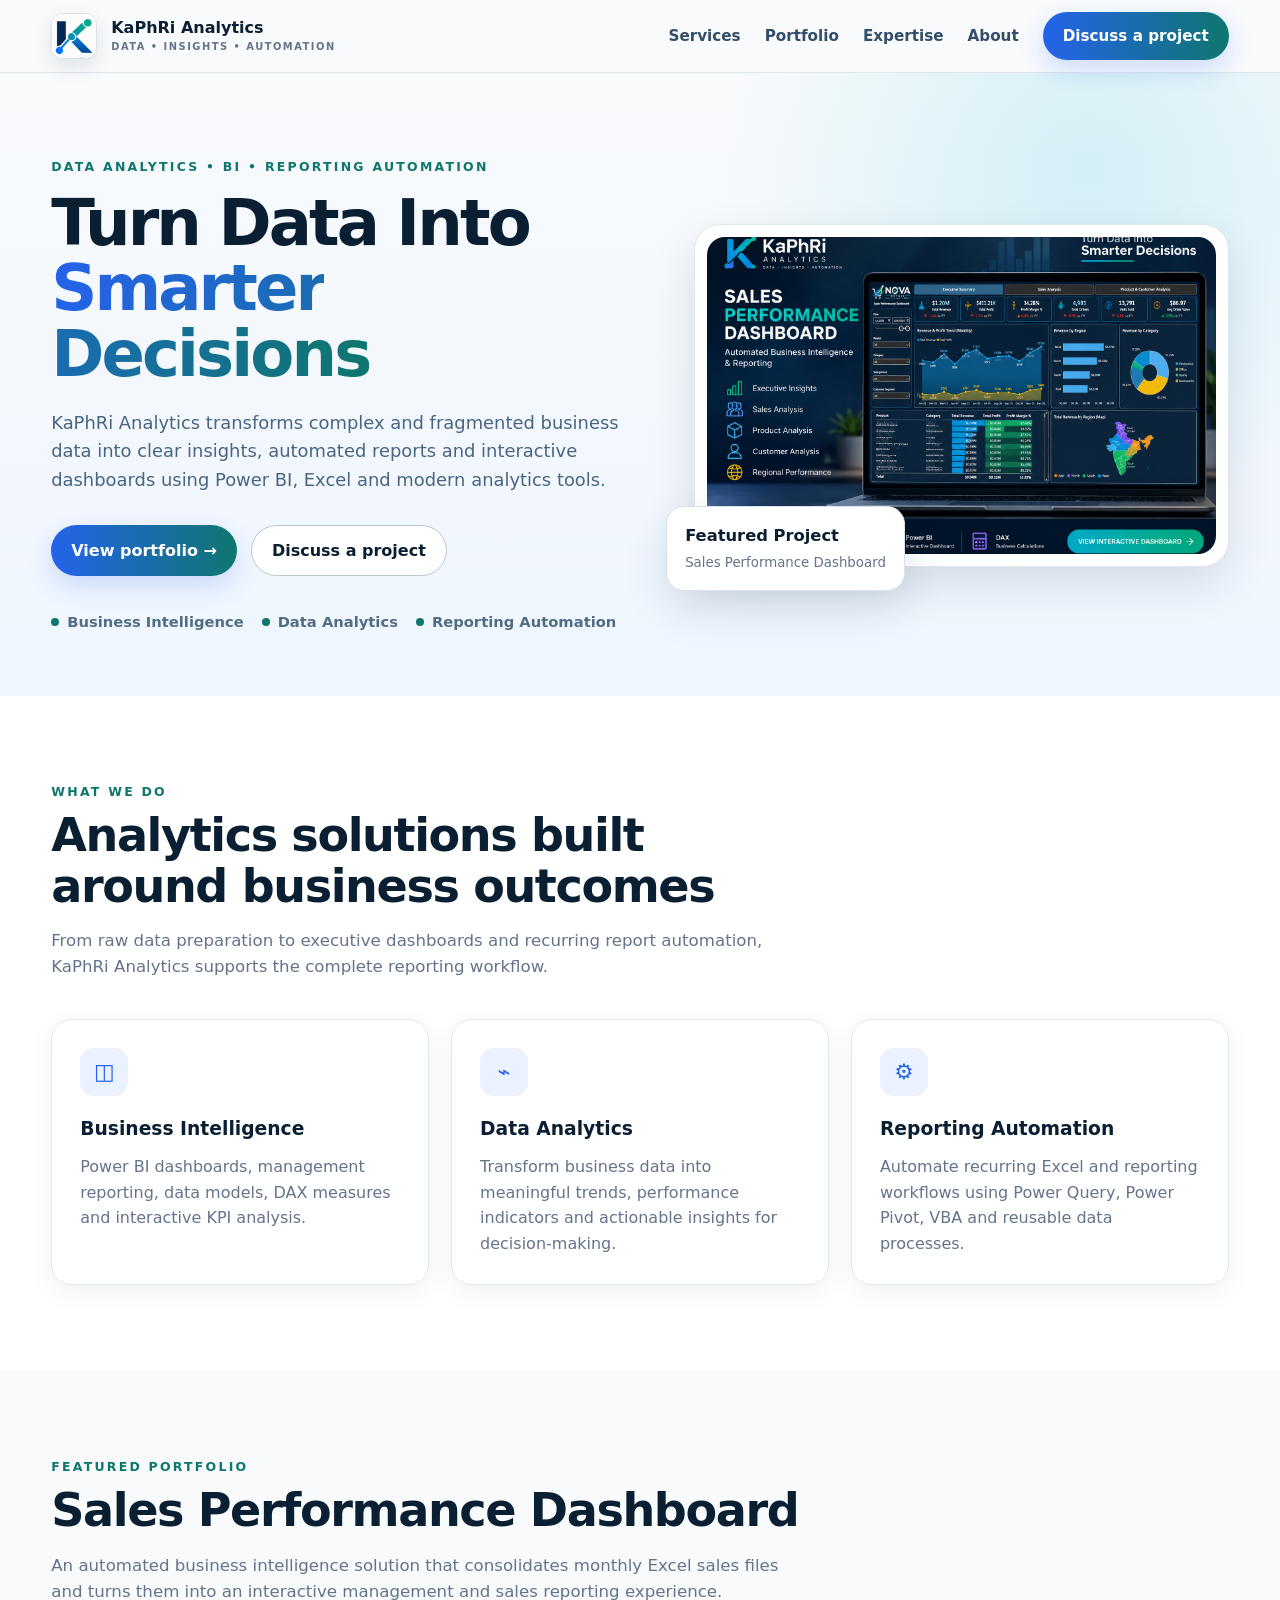
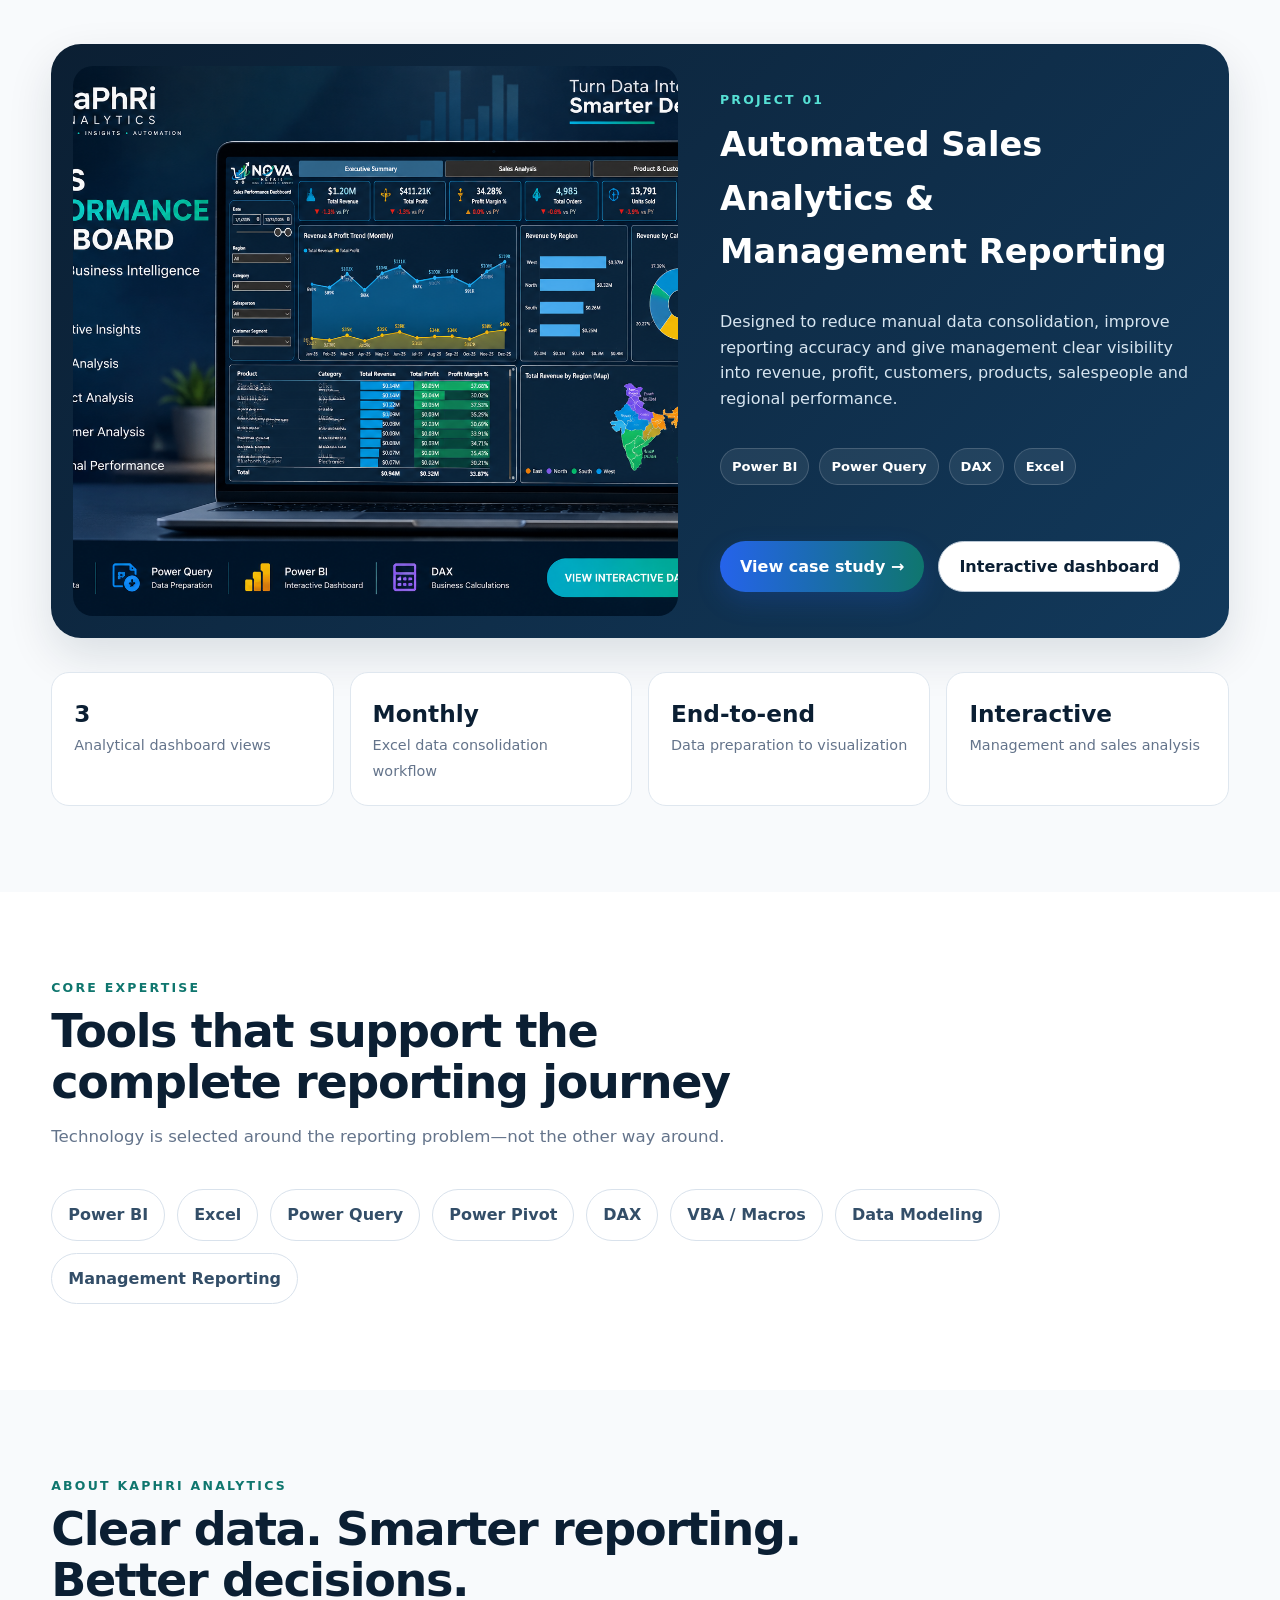
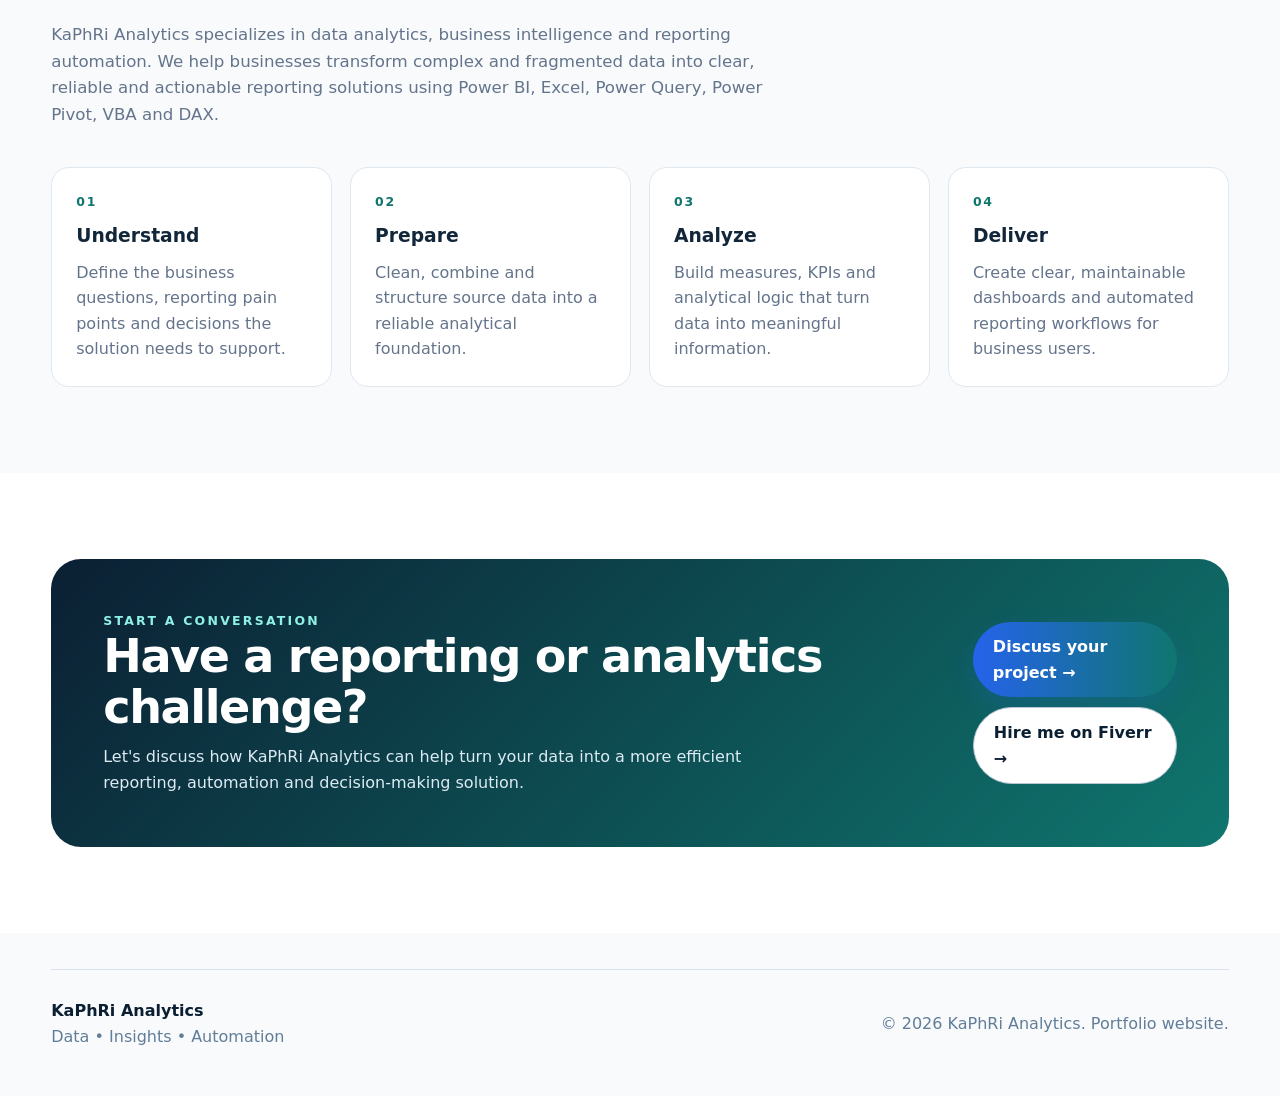
==== index.html @ 9d686944 "Initial KaPhRi Analytics website Initial KaPhRi Analytics website" ====
<!doctype html>
<html lang="en">
<head>
  <meta charset="utf-8" />
  <meta name="viewport" content="width=device-width, initial-scale=1" />
  <title>KaPhRi Analytics | Data • Insights • Automation</title>
  <meta name="description" content="KaPhRi Analytics helps businesses transform data into actionable insights, automated reports and interactive dashboards using Power BI, Excel, Power Query, Power Pivot, VBA and DAX." />
  <link rel="stylesheet" href="styles.css" />
</head>
<body>
  <nav class="nav">
    <div class="container nav-inner">
      <a class="brand" href="#top" aria-label="KaPhRi Analytics home">
        <span class="brand-mark brand-logo"><img src="assets/logo-mark.png" alt="KaPhRi Analytics logo mark" /></span>
        <span class="brand-title">KaPhRi Analytics<small>DATA • INSIGHTS • AUTOMATION</small></span>
      </a>
      <div class="nav-links">
        <a href="#services">Services</a>
        <a href="#portfolio">Portfolio</a>
        <a href="#expertise">Expertise</a>
        <a href="#about">About</a>
        <a class="nav-cta" href="#contact">Discuss a project</a>
      </div>
    </div>
  </nav>

  <main id="top">
    <section class="hero">
      <div class="container hero-grid">
        <div>
          <div class="eyebrow">Data analytics • BI • reporting automation</div>
          <h1>Turn Data Into <span>Smarter Decisions</span></h1>
          <p>KaPhRi Analytics transforms complex and fragmented business data into clear insights, automated reports and interactive dashboards using Power BI, Excel and modern analytics tools.</p>
          <div class="hero-actions">
            <a class="btn-primary" href="#portfolio">View portfolio →</a>
            <a class="btn-secondary" href="#contact">Discuss a project</a>
          </div>
          <div class="trust-row">
            <span><i class="dot"></i> Business Intelligence</span>
            <span><i class="dot"></i> Data Analytics</span>
            <span><i class="dot"></i> Reporting Automation</span>
          </div>
        </div>
        <div class="hero-visual">
          <div class="hero-card"><img src="assets/project-cover.png" alt="Sales Performance Dashboard portfolio project" /></div>
          <div class="float-card"><strong>Featured Project</strong><small>Sales Performance Dashboard</small></div>
        </div>
      </div>
    </section>

    <section class="section alt" id="services">
      <div class="container">
        <div class="section-header">
          <div class="eyebrow">What we do</div>
          <h2>Analytics solutions built around business outcomes</h2>
          <p>From raw data preparation to executive dashboards and recurring report automation, KaPhRi Analytics supports the complete reporting workflow.</p>
        </div>
        <div class="cards">
          <article class="card"><div class="card-icon">◫</div><h3>Business Intelligence</h3><p>Power BI dashboards, management reporting, data models, DAX measures and interactive KPI analysis.</p></article>
          <article class="card"><div class="card-icon">⌁</div><h3>Data Analytics</h3><p>Transform business data into meaningful trends, performance indicators and actionable insights for decision-making.</p></article>
          <article class="card"><div class="card-icon">⚙</div><h3>Reporting Automation</h3><p>Automate recurring Excel and reporting workflows using Power Query, Power Pivot, VBA and reusable data processes.</p></article>
        </div>
      </div>
    </section>

    <section class="section" id="portfolio">
      <div class="container">
        <div class="section-header">
          <div class="eyebrow">Featured portfolio</div>
          <h2>Sales Performance Dashboard</h2>
          <p>An automated business intelligence solution that consolidates monthly Excel sales files and turns them into an interactive management and sales reporting experience.</p>
        </div>
        <div class="feature-project">
          <div><img src="assets/project-cover.png" alt="KaPhRi Analytics Sales Performance Dashboard cover" /></div>
          <div class="feature-copy">
            <div class="eyebrow">Project 01</div>
            <h3>Automated Sales Analytics & Management Reporting</h3>
            <p>Designed to reduce manual data consolidation, improve reporting accuracy and give management clear visibility into revenue, profit, customers, products, salespeople and regional performance.</p>
            <div class="tags"><span class="tag">Power BI</span><span class="tag">Power Query</span><span class="tag">DAX</span><span class="tag">Excel</span></div>
            <div class="hero-actions"><a class="btn-primary" href="project-sales-performance.html">View case study →</a><a class="btn-secondary" target="_blank" rel="noopener" href="https://app.powerbi.com/view?r=eyJrIjoiYWI3Y2IwZGUtZmM3NC00ZGI1LWI2NGYtMjZmM2FjNDhiZTBmIiwidCI6ImU0ZDZlM2M3LWM2NzMtNGUxMS1hOTYyLTMzMGZhODMxYTFhMCJ9">Interactive dashboard</a></div>
          </div>
        </div>
        <div class="stats">
          <div class="stat"><strong>3</strong><span>Analytical dashboard views</span></div>
          <div class="stat"><strong>Monthly</strong><span>Excel data consolidation workflow</span></div>
          <div class="stat"><strong>End-to-end</strong><span>Data preparation to visualization</span></div>
          <div class="stat"><strong>Interactive</strong><span>Management and sales analysis</span></div>
        </div>
      </div>
    </section>

    <section class="section alt" id="expertise">
      <div class="container">
        <div class="section-header"><div class="eyebrow">Core expertise</div><h2>Tools that support the complete reporting journey</h2><p>Technology is selected around the reporting problem—not the other way around.</p></div>
        <div class="tech-grid"><span class="tech-pill">Power BI</span><span class="tech-pill">Excel</span><span class="tech-pill">Power Query</span><span class="tech-pill">Power Pivot</span><span class="tech-pill">DAX</span><span class="tech-pill">VBA / Macros</span><span class="tech-pill">Data Modeling</span><span class="tech-pill">Management Reporting</span></div>
      </div>
    </section>

    <section class="section" id="about">
      <div class="container">
        <div class="section-header"><div class="eyebrow">About KaPhRi Analytics</div><h2>Clear data. Smarter reporting. Better decisions.</h2><p>KaPhRi Analytics specializes in data analytics, business intelligence and reporting automation. We help businesses transform complex and fragmented data into clear, reliable and actionable reporting solutions using Power BI, Excel, Power Query, Power Pivot, VBA and DAX.</p></div>
        <div class="process">
          <div class="step"><div class="step-num">01</div><h3>Understand</h3><p>Define the business questions, reporting pain points and decisions the solution needs to support.</p></div>
          <div class="step"><div class="step-num">02</div><h3>Prepare</h3><p>Clean, combine and structure source data into a reliable analytical foundation.</p></div>
          <div class="step"><div class="step-num">03</div><h3>Analyze</h3><p>Build measures, KPIs and analytical logic that turn data into meaningful information.</p></div>
          <div class="step"><div class="step-num">04</div><h3>Deliver</h3><p>Create clear, maintainable dashboards and automated reporting workflows for business users.</p></div>
        </div>
      </div>
    </section>

    <section class="section alt" id="contact">
      <div class="container">
        <div class="contact-box">
          <div><div class="eyebrow" style="color:#8FF1E6">Start a conversation</div><h2>Have a reporting or analytics challenge?</h2><p>Let's discuss how KaPhRi Analytics can help turn your data into a more efficient reporting, automation and decision-making solution.</p></div>
          <div class="contact-actions"><a class="btn-primary" href="mailto:kaphrianalytics@gmail.com?subject=Project%20enquiry%20-%20KaPhRi%20Analytics">Discuss your project →</a><a class="btn-secondary" href="https://www.fiverr.com/rh_patel?public_mode=true" target="_blank" rel="noopener noreferrer">Hire me on Fiverr →</a></div>
        </div>
      </div>
    </section>
  </main>

  <footer class="footer"><div class="container footer-inner"><div><strong>KaPhRi Analytics</strong><br><span>Data • Insights • Automation</span></div><div>© 2026 KaPhRi Analytics. Portfolio website.</div></div></footer>
</body>
</html>
---- styles.css ----
:root{
  --navy:#0B1F33;
  --navy-2:#102A43;
  --blue:#2563EB;
  --teal:#0F766E;
  --cyan:#06B6D4;
  --bg:#F8FAFC;
  --card:#FFFFFF;
  --text:#12263A;
  --muted:#64748B;
  --line:#D9E2EC;
  --shadow:0 18px 45px rgba(11,31,51,.12);
  --radius:20px;
}
*{box-sizing:border-box}
html{scroll-behavior:smooth}
body{margin:0;font-family:Inter,ui-sans-serif,system-ui,-apple-system,BlinkMacSystemFont,"Segoe UI",sans-serif;color:var(--text);background:var(--bg);line-height:1.6}
a{color:inherit;text-decoration:none}
img{max-width:100%;display:block}
.container{width:min(1180px,92vw);margin:0 auto}
.eyebrow{font-size:.78rem;letter-spacing:.18em;text-transform:uppercase;font-weight:800;color:var(--teal)}
.nav{position:sticky;top:0;z-index:50;background:rgba(248,250,252,.9);backdrop-filter:blur(16px);border-bottom:1px solid rgba(217,226,236,.8)}
.nav-inner{display:flex;align-items:center;justify-content:space-between;min-height:72px;gap:28px}
.brand{display:flex;align-items:center;gap:14px;font-weight:900;color:var(--navy)}
.brand-mark{width:46px;height:46px;border-radius:12px;display:grid;place-items:center;overflow:hidden;background:white;border:1px solid #D9E2EC;box-shadow:0 8px 20px rgba(11,31,51,.10)}
.brand-logo img{width:100%;height:100%;object-fit:cover;display:block}
.brand-title{display:flex;flex-direction:column;line-height:1.05}
.brand-title small{margin-top:5px;color:var(--muted);letter-spacing:.15em;font-size:.62rem;font-weight:700}
.nav-links{display:flex;align-items:center;gap:24px;font-size:.95rem;font-weight:700;color:#334E68}
.nav-cta,.btn-primary,.btn-secondary{display:inline-flex;align-items:center;justify-content:center;gap:10px;border-radius:999px;font-weight:800;transition:.2s ease}
.nav-cta,.btn-primary{background:linear-gradient(90deg,var(--blue),var(--teal));color:white;padding:12px 20px;box-shadow:0 10px 26px rgba(37,99,235,.2)}
.btn-secondary{border:1px solid #B8C6D4;background:white;padding:12px 20px;color:var(--navy)}
.nav-cta:hover,.btn-primary:hover{transform:translateY(-1px);box-shadow:0 14px 30px rgba(37,99,235,.27)}
.btn-secondary:hover{border-color:var(--blue);color:var(--blue)}
.hero{padding:84px 0 62px;background:radial-gradient(circle at 85% 15%,rgba(6,182,212,.15),transparent 30%),linear-gradient(180deg,#F8FAFC 0%,#EFF6FF 100%)}
.hero-grid{display:grid;grid-template-columns:1.05fr .95fr;gap:52px;align-items:center}
.hero h1{font-size:clamp(2.65rem,5vw,4.9rem);line-height:1.02;margin:14px 0 22px;color:var(--navy);letter-spacing:-.045em}
.hero h1 span{background:linear-gradient(90deg,var(--blue),var(--teal));-webkit-background-clip:text;background-clip:text;color:transparent}
.hero p{font-size:1.12rem;color:#486581;max-width:680px}
.hero-actions{display:flex;gap:14px;flex-wrap:wrap;margin-top:30px}
.trust-row{display:flex;gap:18px;flex-wrap:wrap;margin-top:34px;color:#526D82;font-size:.92rem;font-weight:700}
.trust-row span{display:flex;align-items:center;gap:8px}
.dot{width:8px;height:8px;border-radius:50%;background:var(--teal)}
.hero-visual{position:relative}
.hero-card{background:white;padding:12px;border-radius:26px;box-shadow:var(--shadow);border:1px solid #DFE7EF}
.hero-card img{border-radius:18px;aspect-ratio:16/10;object-fit:cover}
.float-card{position:absolute;left:-28px;bottom:-24px;background:white;border:1px solid #D9E2EC;box-shadow:var(--shadow);border-radius:18px;padding:16px 18px;min-width:220px}
.float-card strong{display:block;color:var(--navy);font-size:1.02rem}.float-card small{color:var(--muted)}
.section{padding:86px 0}
.section.alt{background:white}
.section-header{max-width:760px;margin-bottom:38px}
.section h2{font-size:clamp(2rem,3.6vw,3.25rem);line-height:1.1;margin:8px 0 16px;color:var(--navy);letter-spacing:-.03em}
.section-header p{color:var(--muted);font-size:1.04rem}
.cards{display:grid;grid-template-columns:repeat(3,1fr);gap:22px}
.card{background:white;border:1px solid #DFE7EF;border-radius:var(--radius);padding:28px;box-shadow:0 8px 28px rgba(11,31,51,.06)}
.card-icon{width:48px;height:48px;border-radius:14px;background:#EAF2FF;color:var(--blue);display:grid;place-items:center;font-size:1.35rem;margin-bottom:18px}
.card h3{margin:0 0 10px;color:var(--navy)}
.card p{margin:0;color:var(--muted)}
.feature-project{display:grid;grid-template-columns:1.1fr .9fr;gap:34px;align-items:stretch;background:linear-gradient(135deg,#0B1F33,#12395B);border-radius:30px;padding:22px;color:white;box-shadow:var(--shadow)}
.feature-project img{height:100%;object-fit:cover;border-radius:20px}
.feature-copy{padding:24px 18px 24px 8px;display:flex;flex-direction:column;justify-content:center}
.feature-copy .eyebrow{color:#56E0D4}.feature-copy h3{font-size:2.1rem;margin:8px 0 14px}.feature-copy p{color:#D7E5F0}
.tags{display:flex;gap:10px;flex-wrap:wrap;margin:20px 0 26px}.tag{background:rgba(255,255,255,.08);border:1px solid rgba(255,255,255,.16);border-radius:999px;padding:7px 11px;font-size:.82rem;font-weight:700}
.stats{display:grid;grid-template-columns:repeat(4,1fr);gap:16px;margin-top:34px}.stat{background:white;border:1px solid #DFE7EF;border-radius:18px;padding:22px}.stat strong{display:block;font-size:1.45rem;color:var(--navy)}.stat span{color:var(--muted);font-size:.9rem}
.tech-grid{display:flex;flex-wrap:wrap;gap:12px}.tech-pill{padding:12px 16px;border-radius:999px;background:white;border:1px solid #D9E2EC;font-weight:800;color:#334E68}
.process{display:grid;grid-template-columns:repeat(4,1fr);gap:18px}.step{position:relative;background:white;border:1px solid #DFE7EF;border-radius:18px;padding:24px}.step-num{font-size:.78rem;letter-spacing:.14em;color:var(--teal);font-weight:900}.step h3{margin:9px 0}.step p{color:var(--muted);margin:0}
.contact-box{background:linear-gradient(135deg,#0B1F33,#0F766E);color:white;border-radius:30px;padding:52px;display:flex;justify-content:space-between;gap:32px;align-items:center}.contact-box h2{color:white;margin:0 0 12px}.contact-box p{margin:0;color:#DCEBF4;max-width:700px}
.footer{padding:36px 0 46px;color:#627D98}.footer-inner{display:flex;justify-content:space-between;gap:20px;align-items:center;border-top:1px solid #D9E2EC;padding-top:28px}.footer strong{color:var(--navy)}
.project-hero{padding:72px 0 46px;background:linear-gradient(180deg,#EFF6FF,#F8FAFC)}
.breadcrumb{font-size:.9rem;color:var(--muted);margin-bottom:22px}.project-hero h1{font-size:clamp(2.6rem,5vw,4.4rem);line-height:1.04;color:var(--navy);margin:0 0 16px;letter-spacing:-.04em}.project-hero p{font-size:1.08rem;color:#486581;max-width:840px}
.case-grid{display:grid;grid-template-columns:.78fr 1.22fr;gap:34px}.sidebar{position:sticky;top:100px;align-self:start}.sidebar-box{background:white;border:1px solid #DFE7EF;border-radius:18px;padding:22px}.sidebar-box h3{margin-top:0}.sidebar-box dl{margin:0}.sidebar-box dt{font-size:.78rem;text-transform:uppercase;letter-spacing:.12em;color:var(--muted);font-weight:800;margin-top:14px}.sidebar-box dd{margin:4px 0 0;color:var(--navy);font-weight:700}
.case-content{display:grid;gap:24px}.case-section{background:white;border:1px solid #DFE7EF;border-radius:22px;padding:30px}.case-section h2{font-size:1.7rem;margin:0 0 14px}.case-section p,.case-section li{color:#526D82}.case-section ul{padding-left:20px;margin-bottom:0}.shot{margin-top:18px;border-radius:16px;border:1px solid #D9E2EC;box-shadow:0 12px 32px rgba(11,31,51,.08)}
.workflow{display:grid;grid-template-columns:repeat(4,1fr);gap:12px;margin-top:18px}.workflow div{padding:16px;border-radius:14px;background:#F5F9FD;border:1px solid #DCE6F0;text-align:center;font-weight:800;color:var(--navy)}
.embed-wrap{aspect-ratio:16/9;border:1px solid #D9E2EC;border-radius:18px;overflow:hidden;background:#0B1F33;margin-top:18px}.embed-wrap iframe{width:100%;height:100%;border:0}
.mobile-menu{display:none}
@media (max-width:900px){.hero-grid,.feature-project,.case-grid{grid-template-columns:1fr}.cards,.stats,.process{grid-template-columns:repeat(2,1fr)}.hero{padding-top:56px}.nav-links{display:none}.mobile-menu{display:block}.float-card{position:static;margin-top:12px}.sidebar{position:static}.contact-box{flex-direction:column;align-items:flex-start}.workflow{grid-template-columns:repeat(2,1fr)}}
@media (max-width:620px){.cards,.stats,.process,.workflow{grid-template-columns:1fr}.hero h1{font-size:2.65rem}.section{padding:64px 0}.contact-box{padding:32px 24px}.feature-project{padding:14px}.feature-copy{padding:18px 8px}.footer-inner{flex-direction:column;align-items:flex-start}.nav-inner{min-height:64px}.brand-title small{display:none}}

.contact-actions{display:flex;flex-direction:column;gap:10px;align-items:flex-start}.contact-email{color:#DCEBF4;font-weight:700;font-size:.92rem}.contact-email:hover{color:white;text-decoration:underline}
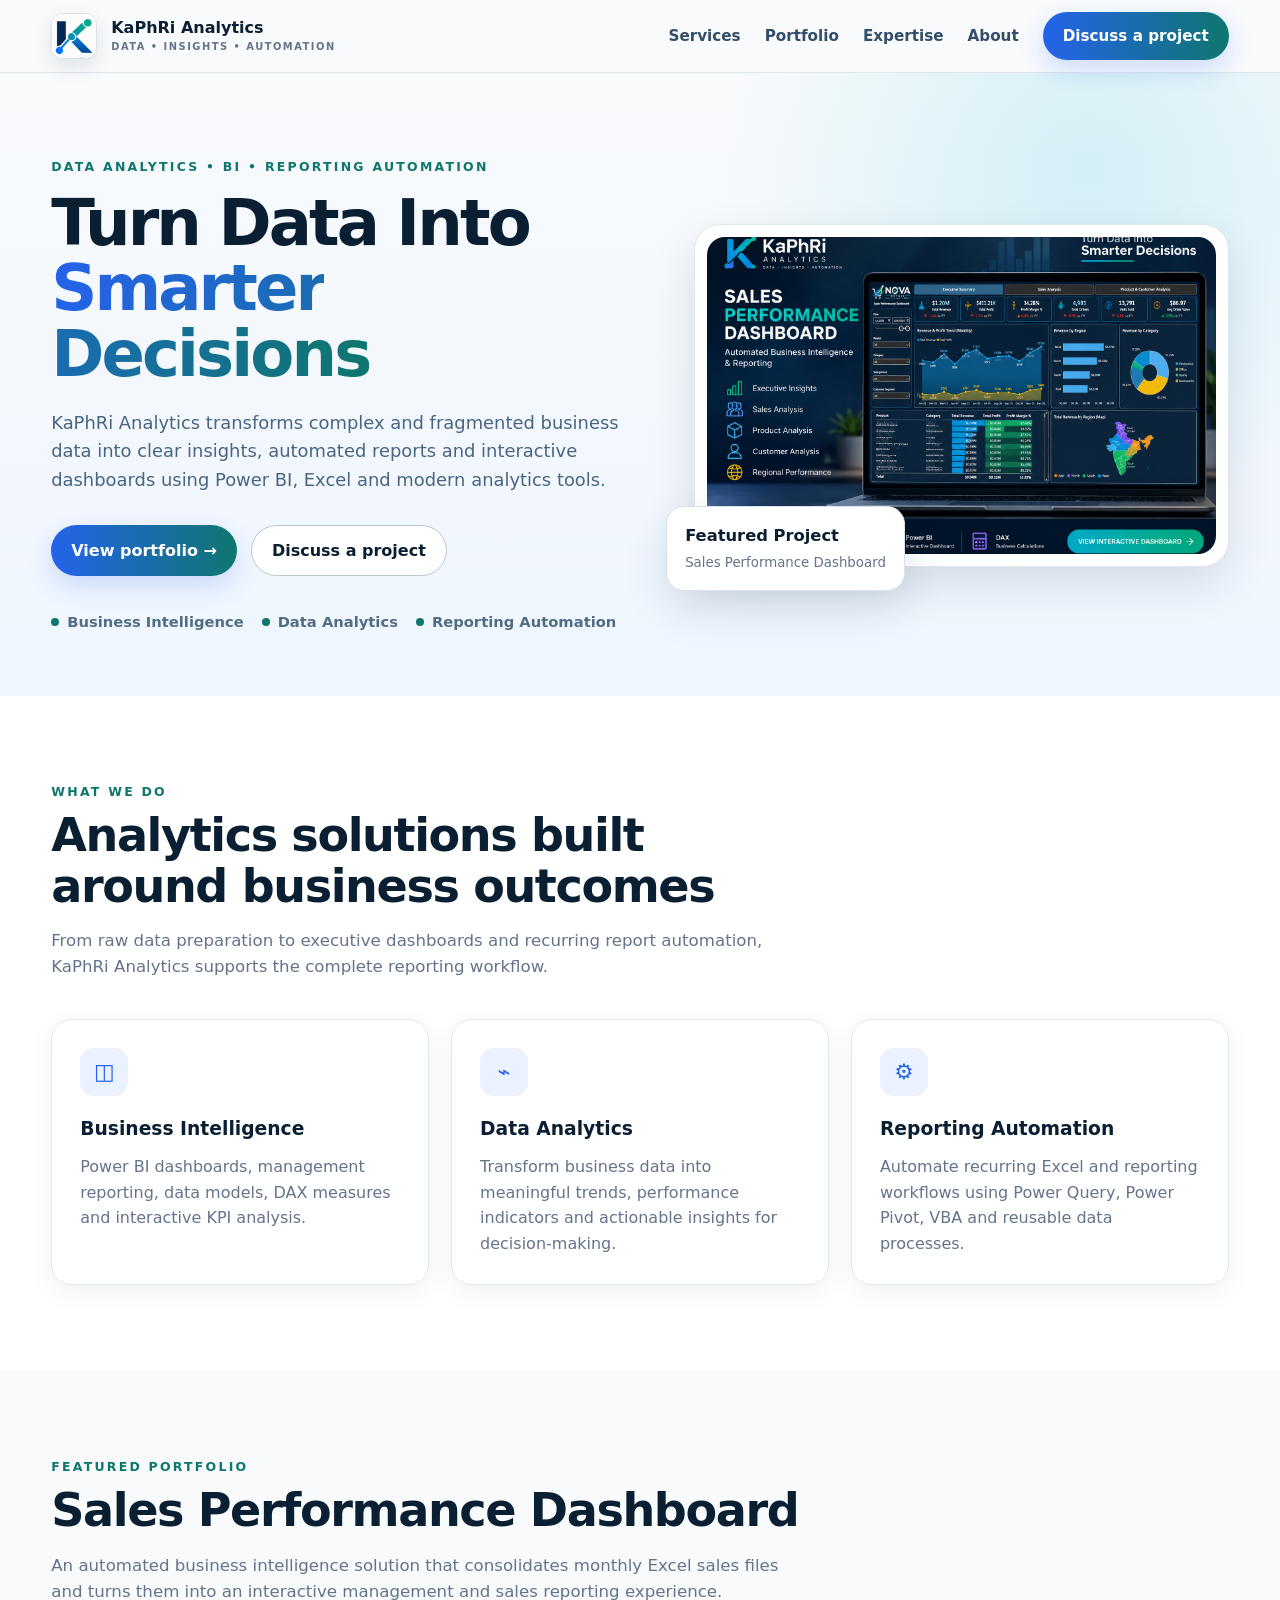
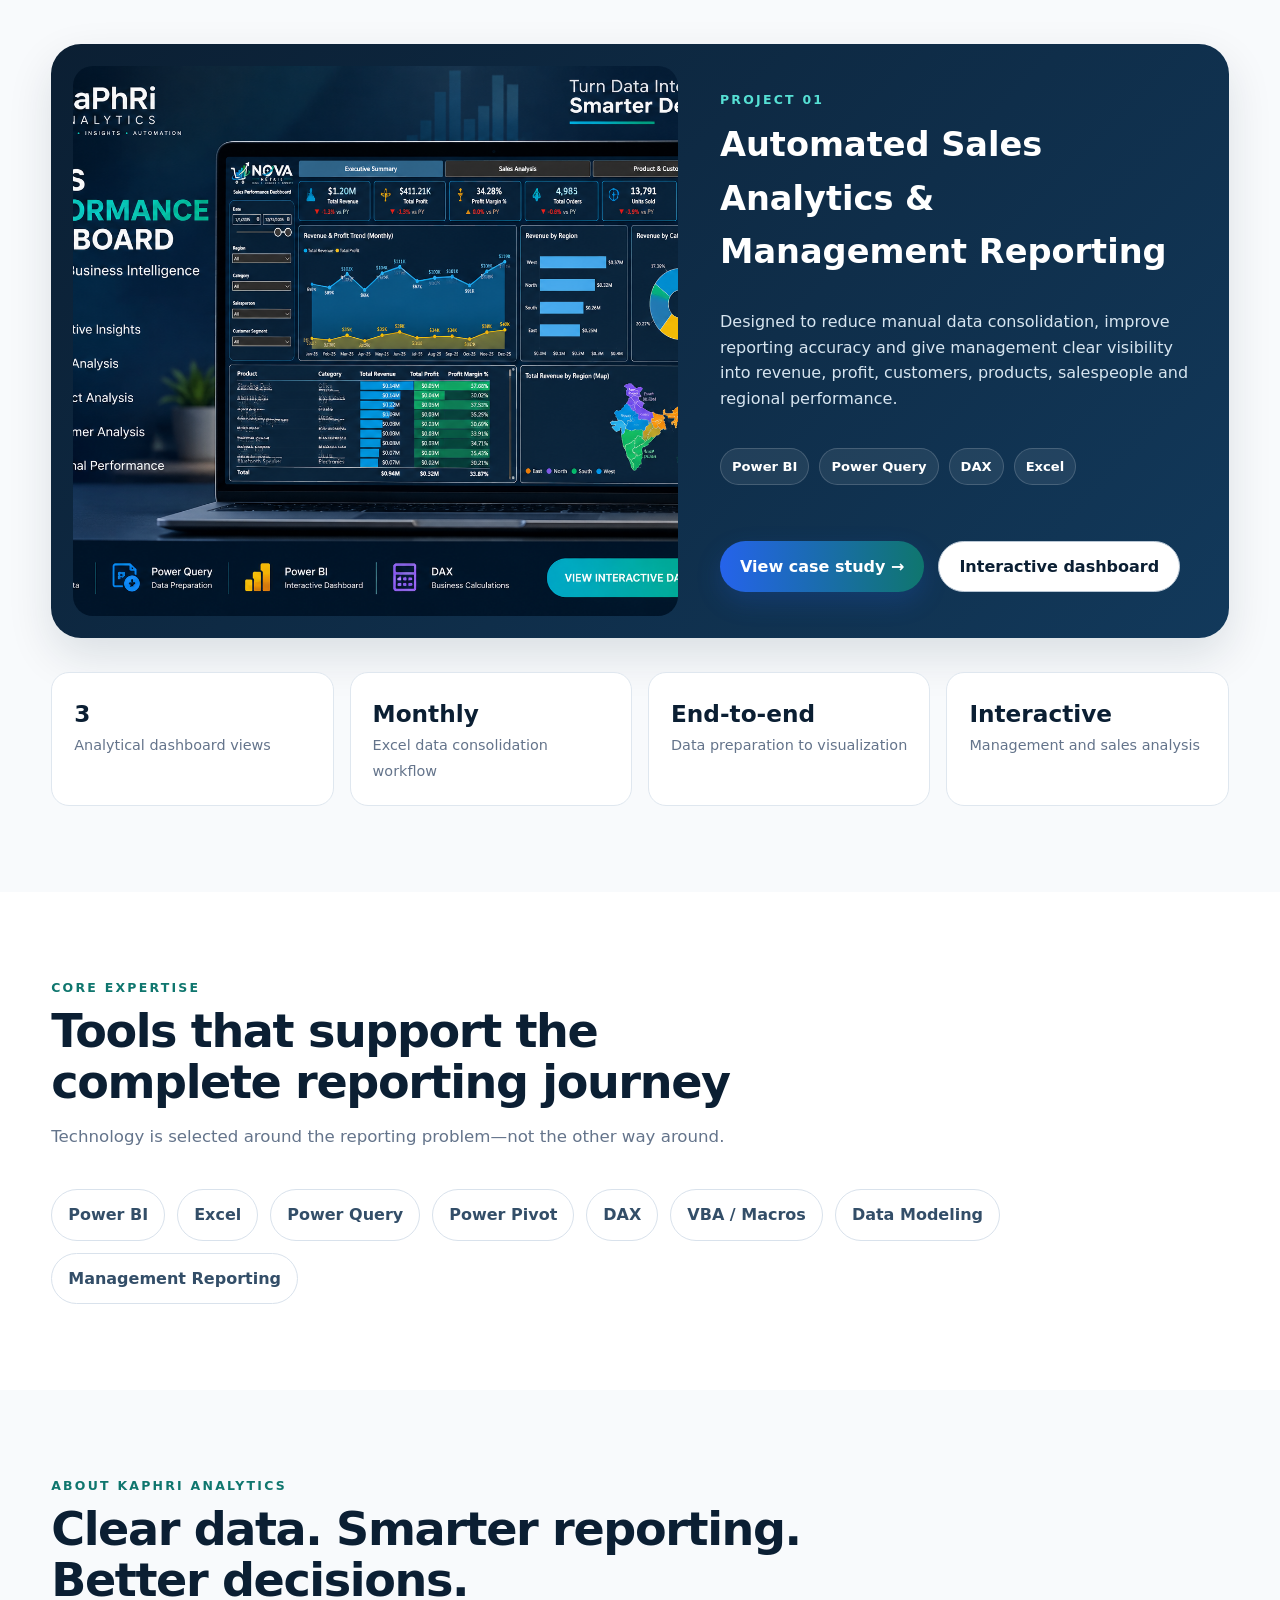
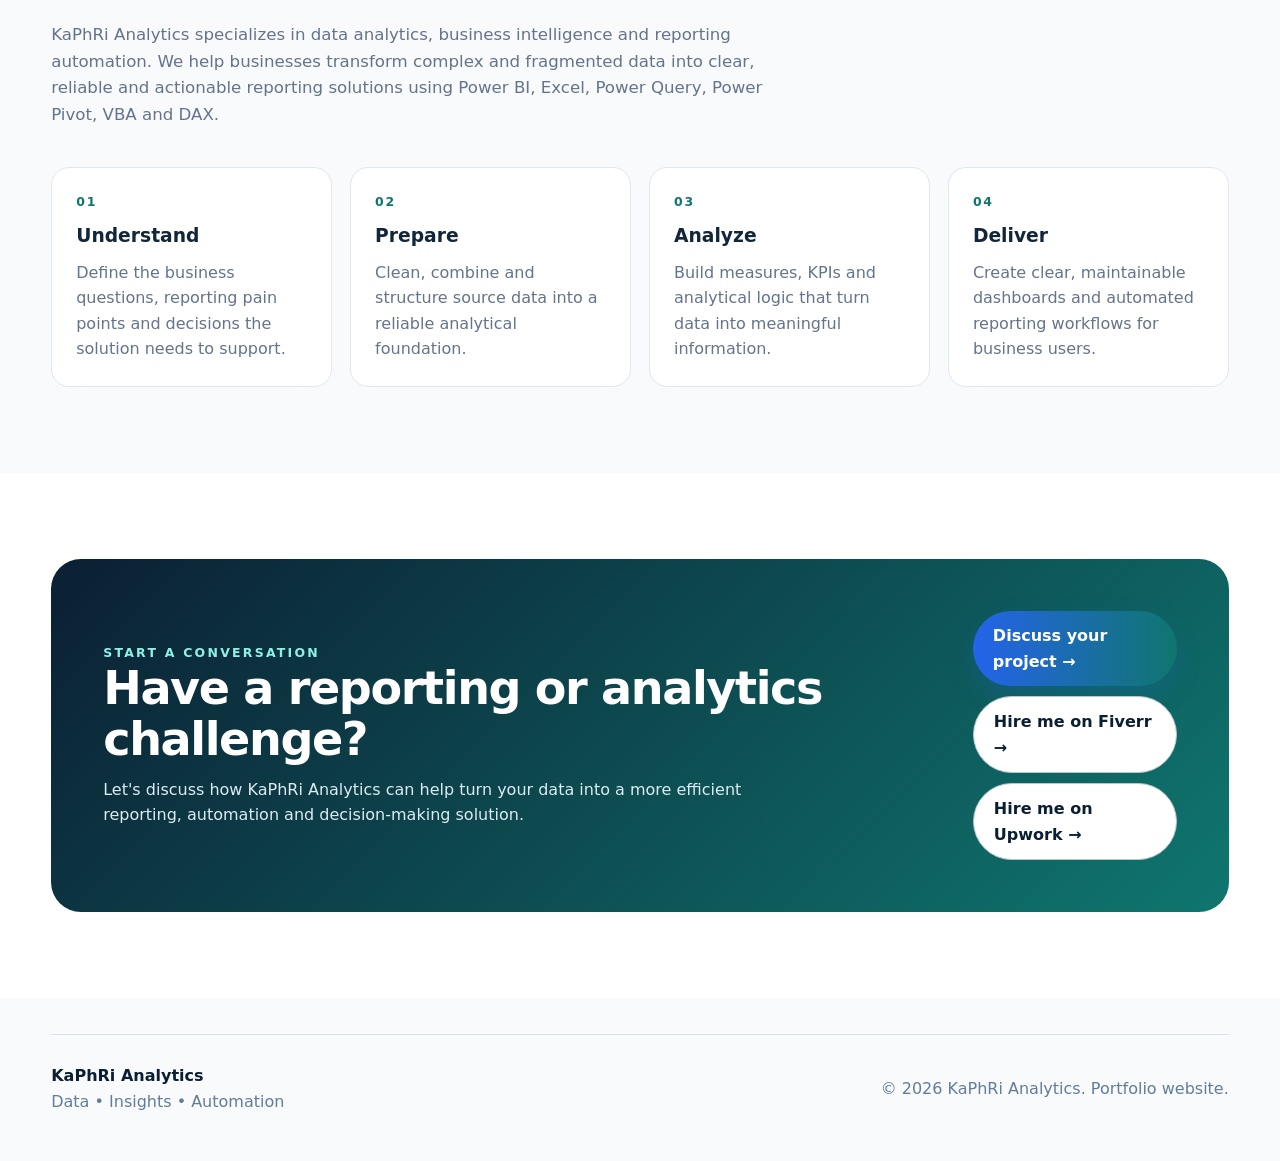
==== commit a50fa114: "Add files via upload" ====
--- a/index.html
+++ b/index.html
@@ -112,7 +112,7 @@
       <div class="container">
         <div class="contact-box">
           <div><div class="eyebrow" style="color:#8FF1E6">Start a conversation</div><h2>Have a reporting or analytics challenge?</h2><p>Let's discuss how KaPhRi Analytics can help turn your data into a more efficient reporting, automation and decision-making solution.</p></div>
-          <div class="contact-actions"><a class="btn-primary" href="mailto:kaphrianalytics@gmail.com?subject=Project%20enquiry%20-%20KaPhRi%20Analytics">Discuss your project →</a><a class="btn-secondary" href="https://www.fiverr.com/rh_patel?public_mode=true" target="_blank" rel="noopener noreferrer">Hire me on Fiverr →</a></div>
+          <div class="contact-actions"><a class="btn-primary" href="mailto:kaphrianalytics@gmail.com?subject=Project%20enquiry%20-%20KaPhRi%20Analytics">Discuss your project →</a><a class="btn-secondary" href="https://www.fiverr.com/kaphrianalytics?public_mode=true" target="_blank" rel="noopener noreferrer">Hire me on Fiverr →</a><a class="btn-secondary" href="https://www.upwork.com/freelancers/~018d577a882597c5ee?viewMode=1" target="_blank" rel="noopener noreferrer">Hire me on Upwork →</a></div>
         </div>
       </div>
     </section>
